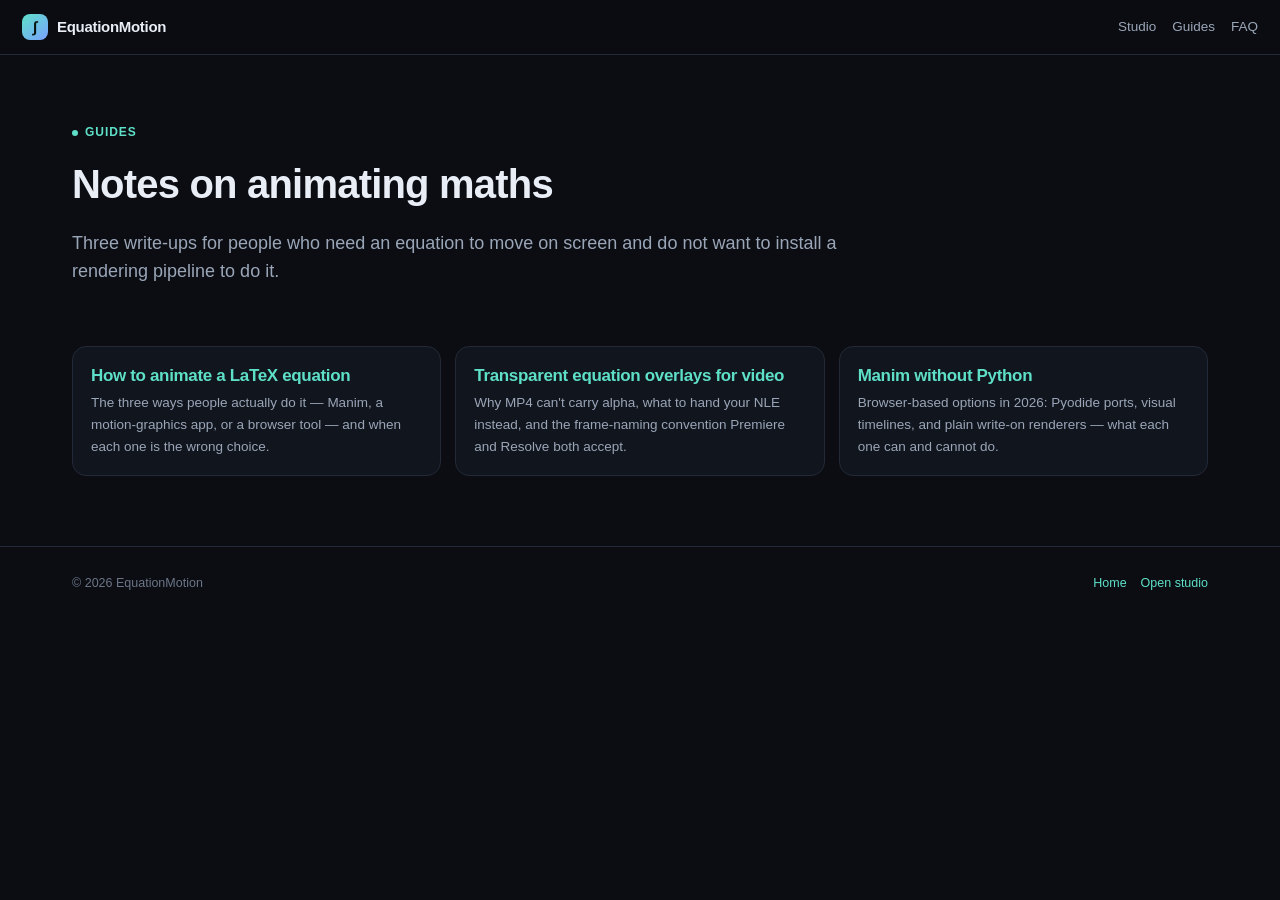
==== guides/index.html @ ffbab053 "EquationMotion: browser LaTeX equation animator with transparent frame export" ====
<!doctype html>
<html lang="en">
<head>
<meta charset="utf-8">
<meta name="viewport" content="width=device-width,initial-scale=1">
<title>Guides — EquationMotion</title>
<meta name="description" content="Practical guides on animating LaTeX equations, making transparent equation overlays for video, and choosing between Manim and browser tools.">
<link rel="icon" href="/assets/favicon.svg" type="image/svg+xml">
<link rel="stylesheet" href="/assets/style.css">
</head>
<body>
<header class="site-header">
  <a class="brand" href="/"><span class="brand-mark">∫</span>EquationMotion</a>
  <nav>
    <a href="/#studio">Studio</a>
    <a href="/guides/">Guides</a>
    <a href="/#faq">FAQ</a>
  </nav>
</header>
<main class="wrap">
  <section class="hero" style="padding-bottom:10px">
    <div class="eyebrow">Guides</div>
    <h1>Notes on animating maths</h1>
    <p class="lead">Three write-ups for people who need an equation to move on screen and do not want to install a rendering pipeline to do it.</p>
  </section>

  <section class="section" style="border-top:0;padding-top:6px">
    <div class="cards">
      <a class="card" href="/guides/animate-latex-equation/" style="display:block;text-decoration:none">
        <h3>How to animate a LaTeX equation</h3>
        <p>The three ways people actually do it — Manim, a motion-graphics app, or a browser tool — and when each one is the wrong choice.</p>
      </a>
      <a class="card" href="/guides/transparent-equation-overlay/" style="display:block;text-decoration:none">
        <h3>Transparent equation overlays for video</h3>
        <p>Why MP4 can't carry alpha, what to hand your NLE instead, and the frame-naming convention Premiere and Resolve both accept.</p>
      </a>
      <a class="card" href="/guides/manim-alternative-browser/" style="display:block;text-decoration:none">
        <h3>Manim without Python</h3>
        <p>Browser-based options in 2026: Pyodide ports, visual timelines, and plain write-on renderers — what each one can and cannot do.</p>
      </a>
    </div>
  </section>
</main>
<footer class="site-footer">
  <div class="wrap"><span>© 2026 EquationMotion</span>
    <nav><a href="/">Home</a><a href="/#studio">Open studio</a></nav></div>
</footer>
</body>
</html>
---- assets/style.css ----
/* EquationMotion — design tokens */
:root{
  --bg:#0b0d12;
  --bg-2:#11151d;
  --bg-3:#161b25;
  --line:#232a37;
  --line-2:#2e3746;
  --fg:#e8edf6;
  --fg-2:#9aa6b8;
  --fg-3:#6b7688;
  --accent:#5ee0c8;
  --accent-2:#7aa2ff;
  --warn:#ffb86b;
  --radius:14px;
  --mono:ui-monospace,SFMono-Regular,Menlo,Consolas,monospace;
  --sans:-apple-system,BlinkMacSystemFont,"Segoe UI","PingFang SC","Hiragino Sans GB","Microsoft YaHei",sans-serif;
}
*{box-sizing:border-box}
html,body{margin:0;padding:0}
body{
  background:var(--bg);
  color:var(--fg);
  font-family:var(--sans);
  font-size:15px;
  line-height:1.6;
  -webkit-font-smoothing:antialiased;
}
a{color:var(--accent);text-decoration:none}
a:hover{text-decoration:underline}
h1,h2,h3{line-height:1.25;letter-spacing:-.02em;margin:0 0 .5em}
h1{font-size:clamp(26px,4vw,40px);font-weight:650}
h2{font-size:24px;font-weight:620}
h3{font-size:17px;font-weight:620}
p{margin:0 0 1em}
code{font-family:var(--mono);font-size:.92em;background:var(--bg-3);padding:1px 5px;border-radius:5px;color:var(--accent)}

/* header */
.site-header{
  display:flex;align-items:center;gap:18px;
  padding:14px 22px;border-bottom:1px solid var(--line);
  background:rgba(11,13,18,.86);backdrop-filter:blur(10px);
  position:sticky;top:0;z-index:50;
}
.brand{display:flex;align-items:center;gap:9px;font-weight:650;letter-spacing:-.02em;color:var(--fg)}
.brand:hover{text-decoration:none}
.brand-mark{
  width:26px;height:26px;border-radius:8px;
  background:linear-gradient(140deg,var(--accent),var(--accent-2));
  display:grid;place-items:center;color:#07130f;font-weight:800;font-size:15px;
}
.site-header nav{display:flex;gap:16px;margin-left:auto;flex-wrap:wrap}
.site-header nav a{color:var(--fg-2);font-size:13.5px}
.site-header nav a:hover{color:var(--fg);text-decoration:none}

/* layout */
.wrap{max-width:1180px;margin:0 auto;padding:0 22px}
.hero{padding:64px 0 34px;max-width:820px}
.hero p.lead{font-size:18px;color:var(--fg-2)}
.eyebrow{
  display:inline-flex;align-items:center;gap:7px;
  font-size:12px;letter-spacing:.08em;text-transform:uppercase;
  color:var(--accent);margin-bottom:16px;font-weight:600;
}
.eyebrow::before{content:"";width:6px;height:6px;border-radius:50%;background:var(--accent)}

/* app shell */
.app{display:grid;grid-template-columns:minmax(320px,400px) 1fr;gap:18px;padding:18px 0 54px;align-items:start}
@media(max-width:900px){.app{grid-template-columns:1fr}}
.panel{background:var(--bg-2);border:1px solid var(--line);border-radius:var(--radius)}
.panel-head{
  display:flex;align-items:center;gap:10px;
  padding:12px 14px;border-bottom:1px solid var(--line);
  font-size:13px;font-weight:600;color:var(--fg-2);letter-spacing:.01em;
}
.panel-head .spacer{margin-left:auto}
.panel-body{padding:14px}

/* steps editor */
.steps{display:flex;flex-direction:column;gap:10px;max-height:min(52vh,520px);overflow:auto;padding-right:2px}
.step{
  border:1px solid var(--line);border-radius:10px;background:var(--bg-3);
  padding:8px 8px 8px 10px;display:grid;grid-template-columns:20px 1fr auto;gap:8px;align-items:start;
}
.step .idx{font-family:var(--mono);font-size:11px;color:var(--fg-3);padding-top:7px}
.step textarea{
  width:100%;min-height:34px;resize:vertical;
  background:transparent;border:0;color:var(--fg);
  font-family:var(--mono);font-size:12.5px;line-height:1.5;padding:5px 0;outline:none;
}
.step .tools{display:flex;flex-direction:column;gap:2px}
.icon-btn{
  border:0;background:transparent;color:var(--fg-3);cursor:pointer;
  width:22px;height:20px;border-radius:5px;font-size:12px;line-height:1;
  display:grid;place-items:center;
}
.icon-btn:hover{background:var(--line-2);color:var(--fg)}
.icon-btn.danger:hover{background:#3a1d24;color:#ff8a9c}

/* fields */
.field{display:flex;flex-direction:column;gap:5px;margin-bottom:12px}
.field label{font-size:12px;color:var(--fg-3);font-weight:600;letter-spacing:.02em}
.field .row{display:flex;gap:8px}
input[type=text],input[type=number],select,textarea.small{
  background:var(--bg-3);border:1px solid var(--line);border-radius:8px;
  color:var(--fg);padding:7px 9px;font-size:13px;font-family:var(--sans);
  outline:none;width:100%;
}
input:focus,select:focus,textarea:focus{border-color:var(--accent-2)}
input[type=range]{width:100%;accent-color:var(--accent)}
input[type=color]{width:34px;height:30px;padding:0;border:1px solid var(--line);border-radius:8px;background:var(--bg-3)}

/* buttons */
.btn{
  display:inline-flex;align-items:center;justify-content:center;gap:7px;
  border:1px solid var(--line-2);background:var(--bg-3);color:var(--fg);
  border-radius:9px;padding:8px 13px;font-size:13px;font-weight:600;
  cursor:pointer;font-family:var(--sans);transition:background .12s,border-color .12s;
}
.btn:hover{background:#1c2230;border-color:#3b465a;text-decoration:none}
.btn.primary{background:var(--accent);border-color:var(--accent);color:#062019}
.btn.primary:hover{background:#78f0da}
.btn.ghost{background:transparent}
.btn.sm{padding:5px 9px;font-size:12px;border-radius:7px}
.btn:disabled{opacity:.5;cursor:not-allowed}

/* canvas stage */
.stage{background:var(--bg-2);border:1px solid var(--line);border-radius:var(--radius);overflow:hidden}
.stage-canvas-wrap{
  position:relative;background:#000;
  background-image:linear-gradient(45deg,#14171e 25%,transparent 25%),linear-gradient(-45deg,#14171e 25%,transparent 25%),linear-gradient(45deg,transparent 75%,#14171e 75%),linear-gradient(-45deg,transparent 75%,#14171e 75%);
  background-size:16px 16px;background-position:0 0,0 8px,8px -8px,-8px 0;
  display:grid;place-items:center;padding:0;
}
.stage-canvas-wrap canvas{display:block;width:100%;height:auto}
.transport{
  display:flex;align-items:center;gap:10px;padding:10px 14px;border-top:1px solid var(--line);
  background:var(--bg-2);
}
.transport .time{font-family:var(--mono);font-size:12px;color:var(--fg-3);min-width:92px}
.transport .grow{flex:1}
input[type=range].seek{accent-color:var(--accent)}

/* export grid */
.exports{display:grid;grid-template-columns:repeat(auto-fit,minmax(150px,1fr));gap:9px}
.export-card{
  border:1px solid var(--line);border-radius:10px;background:var(--bg-3);
  padding:11px;display:flex;flex-direction:column;gap:7px;
}
.export-card b{font-size:13px}
.export-card span{font-size:11.5px;color:var(--fg-3);line-height:1.45;flex:1}
.status{font-family:var(--mono);font-size:11.5px;color:var(--accent);min-height:16px}

/* marketing sections */
.cards{display:grid;grid-template-columns:repeat(auto-fit,minmax(240px,1fr));gap:14px;margin:26px 0}
.card{background:var(--bg-2);border:1px solid var(--line);border-radius:var(--radius);padding:18px}
.card h3{margin-bottom:6px}
.card p{color:var(--fg-2);font-size:13.5px;margin:0}
.section{padding:44px 0;border-top:1px solid var(--line)}
.prose{max-width:760px}
.prose h2{margin-top:1.4em}
.prose p,.prose li{color:var(--fg-2)}
.prose ul{padding-left:20px}
.prose li{margin-bottom:.4em}
table.cmp{width:100%;border-collapse:collapse;font-size:13px;margin:18px 0}
table.cmp th,table.cmp td{border-bottom:1px solid var(--line);padding:9px 10px;text-align:left}
table.cmp th{color:var(--fg-3);font-weight:600;font-size:12px;text-transform:uppercase;letter-spacing:.04em}
table.cmp td{color:var(--fg-2)}
table.cmp td:first-child{color:var(--fg);font-weight:600}
.badge{display:inline-block;font-size:11px;padding:1px 7px;border-radius:99px;border:1px solid var(--line-2);color:var(--fg-3)}
.badge.ok{color:var(--accent);border-color:#1f4d45}
.badge.no{color:#ff8a9c;border-color:#4a2029}

footer.site-footer{border-top:1px solid var(--line);padding:26px 0 40px;color:var(--fg-3);font-size:12.5px}
footer.site-footer .wrap{display:flex;gap:18px;flex-wrap:wrap;align-items:center}
footer.site-footer nav{display:flex;gap:14px;margin-left:auto;flex-wrap:wrap}
.hint{font-size:12px;color:var(--fg-3)}
kbd{font-family:var(--mono);font-size:11px;border:1px solid var(--line-2);border-bottom-width:2px;border-radius:5px;padding:1px 5px;color:var(--fg-2)}
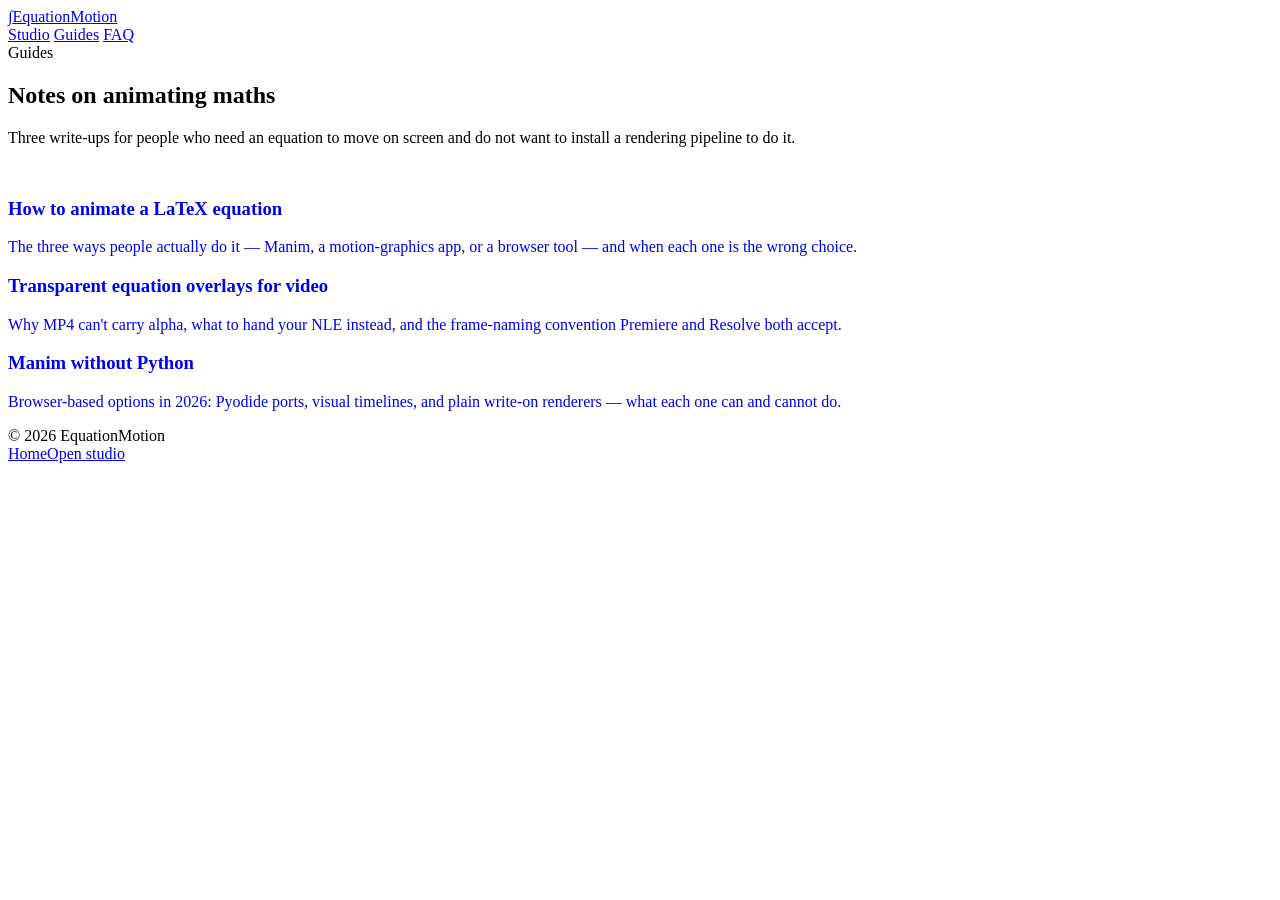
==== commit 194bb9f2: "Deploy" ====
--- a/guides/index.html
+++ b/guides/index.html
@@ -1,20 +1,21 @@
 <!doctype html>
 <html lang="en">
 <head>
+<base href="/equationmotion/">
 <meta charset="utf-8">
 <meta name="viewport" content="width=device-width,initial-scale=1">
 <title>Guides — EquationMotion</title>
 <meta name="description" content="Practical guides on animating LaTeX equations, making transparent equation overlays for video, and choosing between Manim and browser tools.">
-<link rel="icon" href="/assets/favicon.svg" type="image/svg+xml">
-<link rel="stylesheet" href="/assets/style.css">
+<link rel="icon" href="assets/favicon.svg" type="image/svg+xml">
+<link rel="stylesheet" href="assets/style.css">
 </head>
 <body>
 <header class="site-header">
-  <a class="brand" href="/"><span class="brand-mark">∫</span>EquationMotion</a>
+  <a class="brand" href="./"><span class="brand-mark">∫</span>EquationMotion</a>
   <nav>
-    <a href="/#studio">Studio</a>
-    <a href="/guides/">Guides</a>
-    <a href="/#faq">FAQ</a>
+    <a href="./#studio">Studio</a>
+    <a href="guides/">Guides</a>
+    <a href="./#faq">FAQ</a>
   </nav>
 </header>
 <main class="wrap">
@@ -26,15 +27,15 @@
 
   <section class="section" style="border-top:0;padding-top:6px">
     <div class="cards">
-      <a class="card" href="/guides/animate-latex-equation/" style="display:block;text-decoration:none">
+      <a class="card" href="guides/animate-latex-equation/" style="display:block;text-decoration:none">
         <h3>How to animate a LaTeX equation</h3>
         <p>The three ways people actually do it — Manim, a motion-graphics app, or a browser tool — and when each one is the wrong choice.</p>
       </a>
-      <a class="card" href="/guides/transparent-equation-overlay/" style="display:block;text-decoration:none">
+      <a class="card" href="guides/transparent-equation-overlay/" style="display:block;text-decoration:none">
         <h3>Transparent equation overlays for video</h3>
         <p>Why MP4 can't carry alpha, what to hand your NLE instead, and the frame-naming convention Premiere and Resolve both accept.</p>
       </a>
-      <a class="card" href="/guides/manim-alternative-browser/" style="display:block;text-decoration:none">
+      <a class="card" href="guides/manim-alternative-browser/" style="display:block;text-decoration:none">
         <h3>Manim without Python</h3>
         <p>Browser-based options in 2026: Pyodide ports, visual timelines, and plain write-on renderers — what each one can and cannot do.</p>
       </a>
@@ -43,7 +44,7 @@
 </main>
 <footer class="site-footer">
   <div class="wrap"><span>© 2026 EquationMotion</span>
-    <nav><a href="/">Home</a><a href="/#studio">Open studio</a></nav></div>
+    <nav><a href="./">Home</a><a href="./#studio">Open studio</a></nav></div>
 </footer>
 </body>
 </html>
